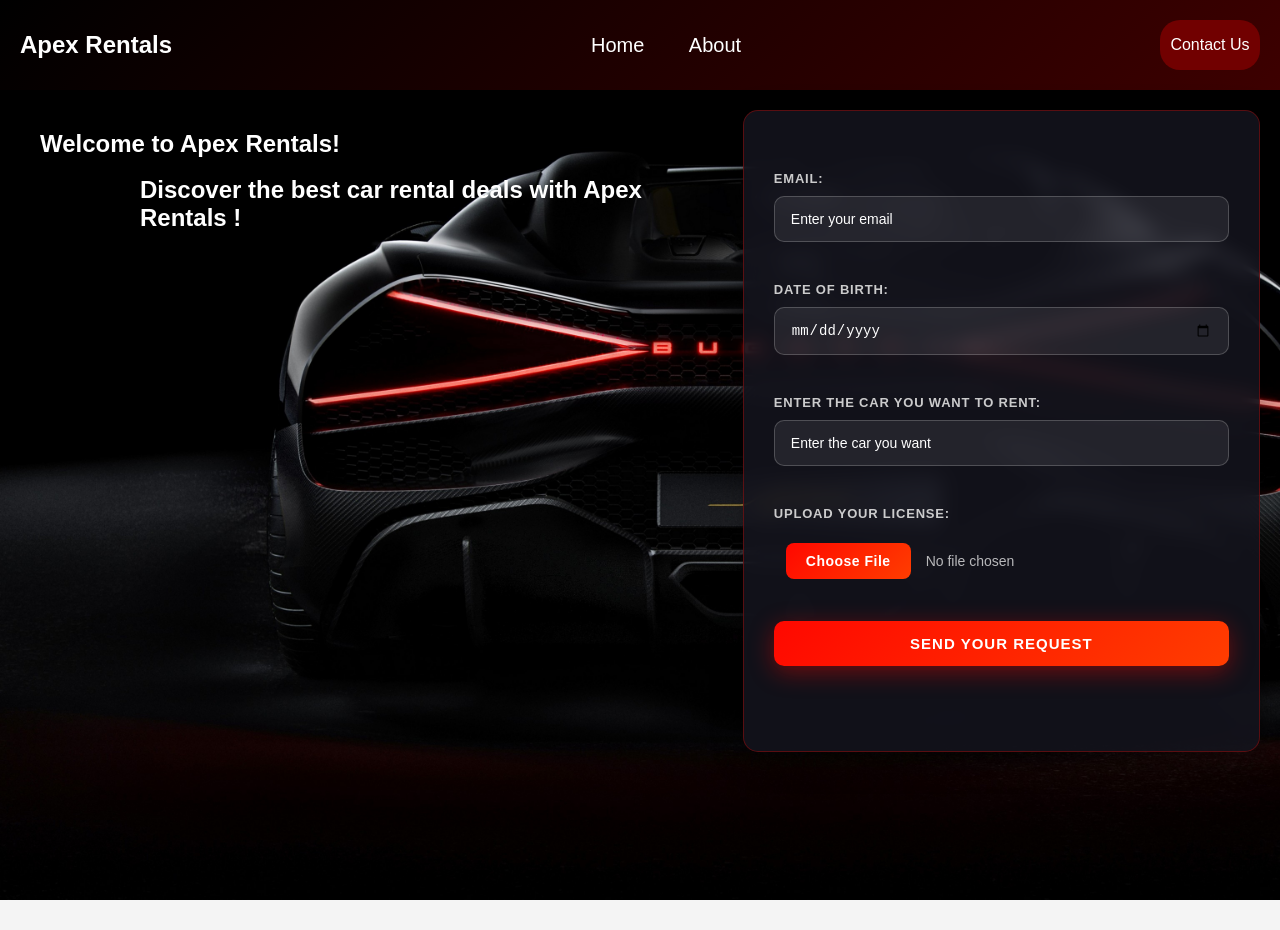
==== index.html @ f109c736 "main files" ====
<!DOCTYPE html>
<html lang="en">

<head>
    <meta charset="UTF-8">
    <meta name="viewport" content="width=device-width, initial-scale=1.0">
    <title>Cars</title>
    <link rel="stylesheet" href="./style.css">
</head>

<body>
    <nav>
        <div class="brand-name">
            <h1>Apex Rentals</h1>

        </div>
        <div class="nav-links">
            <a href="/">Home</a>
            <a href="/about">About</a>
            
        </div>
        <div class="discover-btn">
            <button>Contact Us</button>
        </div>

    </nav>
    <div class="container">

        <div class="div">
            <p class="p1">Welcome to Apex Rentals!</p><br>
            <p class="p2">Discover the best car rental deals with Apex Rentals !</p>
        </div>

        <div class="form-section">
            <label for="email">Email:</label>
            <input type="email" id="email" placeholder="Enter your email">
            
            <label for="date-of-birth">Date of Birth:</label>
            <input type="date" id="date-of-birth" name="date-of-birth">
            
            <label for="car">Enter the car you want to rent:</label>
            <input type="text" id="car" name="car" placeholder="Enter the car you want">
            <label for="upload">Upload your license:</label>
            <input type="file" id="upload" name="upload">

            <button type="submit">Send your request</button>
        </div>
    </div>
</body>

</html>
---- style.css ----
*{
    margin: 0;
    padding: 0;
}
html, body{
    font-family: Arial, sans-serif;
    background-color: #f4f4f4;
    height: auto;
    min-height: 100vh;
}
nav{
    background:linear-gradient(135deg, #000000 0%, #3D0000 100%);
    color: #fff;
    padding: 10px 0;
    display: flex;
    justify-content: space-between;
    align-items: center;
    padding:20px;
    width: 100%;
    box-sizing: border-box;
}
nav a{
    color: #fff;
    text-decoration: none;
    margin: 20px;
    font-size: 20px;
}
nav a:hover{
    text-decoration: underline;
    color:rgb(141, 11, 11);
}
nav button{
    background-color: #710000;
    color: #fff;
    border: none;
    padding: 5px 10px;
    cursor: pointer;
    border-radius: 20px;
    width: 100px;
    height: 50px;
    font-size: 16px;
    transition: all 0.3s ease;
}
nav button:hover{
    background-color: #ff0800;
    scale: 1.15;
    box-shadow: 0 8px 20px rgba(255, 8, 0, 0.5);
    transform: translateY(-3px);
}

.container{
    display: flex;
    padding: 20px;
    flex-wrap: nowrap;
    width: 100%;
    height: calc(100vh - 60px);
    background-image: url(./images/wallhaven-9dxqwd_1920x1080.png);
    background-size: cover;
    
    background-attachment: fixed;
    box-sizing: border-box;
}
.div{
    width: 60%;
    padding: 20px;
    color:#ffffff;
}
p{
    font-size: 24px;
    font-weight: bold;

}
.p2{
    margin-left: 100px;
}

.form-section {
    width: 40%;
    height: 560px;
    padding: 40px 30px;
    display: flex;
    flex-direction: column;
    justify-content: flex-start;
    background: rgba(20, 20, 30, 0.85);
    border-radius: 15px;
    backdrop-filter: blur(10px);
    border: 1px solid rgba(255, 8, 0, 0.3);
    box-shadow: 0 8px 32px rgba(0, 0, 0, 0.3);
}



label {
    display: block;
    margin-top: 20px;
    margin-bottom: 10px;
    color: #e0e0e0;
    font-weight: 600;
    font-size: 13px;
    letter-spacing: 0.8px;
    text-transform: uppercase;
    opacity: 0.9;
}

input[type="email"],
input[type="date"],
input[type="text"] {
    width: 100%;
    padding: 14px 16px;
    margin-bottom: 20px;
    border: 1.5px solid rgba(255, 255, 255, 0.2);
    border-radius: 10px;
    background-color: rgba(255, 255, 255, 0.08);
    color: #fff;
    font-size: 14px;
    transition: all 0.3s ease;
    box-sizing: border-box;
}

input[type="email"]::placeholder,
input[type="date"]::placeholder,
input[type="text"]::placeholder {
    color: rgb(255, 255, 255);
}

input[type="email"]:focus,
input[type="date"]:focus,
input[type="text"]:focus {
    outline: none;
    border-color: #ff0800;
    background-color: rgba(255, 8, 0, 0.1);
    box-shadow: 0 0 20px rgba(255, 8, 0, 0.3), inset 0 0 10px rgba(255, 8, 0, 0.05);
}

input[type="file"] {
    padding: 12px;
    color: rgba(255, 255, 255, 0.7);
    font-size: 14px;
    margin-bottom: 20px;
    cursor: pointer;
    accent-color: #ff0800;
}

input[type="file"]::file-selector-button {
    background: linear-gradient(135deg, #ff0800 0%, #ff3d00 100%);
    color: #fff;
    border: none;
    padding: 10px 20px;
    border-radius: 8px;
    font-weight: 600;
    cursor: pointer;
    transition: all 0.3s ease;
    margin-right: 15px;
    letter-spacing: 0.5px;
}

input[type="file"]::file-selector-button:hover {
    background: linear-gradient(135deg, #ff3d00 0%, #ff0800 100%);
    transform: scale(1.05);
    box-shadow: 0 4px 15px rgba(255, 8, 0, 0.4);
}

button[type="submit"] {
    background: linear-gradient(135deg, #ff0800 0%, #ff3d00 100%);
    color: #fff;
    border: none;
    padding: 14px 50px;
    font-size: 15px;
    font-weight: 700;
    letter-spacing: 1px;
    border-radius: 10px;
    cursor: pointer;
    transition: all 0.4s ease;
    margin-top: 10px;
    box-shadow: 0 6px 25px rgba(255, 8, 0, 0.4);
    text-transform: uppercase;
}

button[type="submit"]:hover {
    background: linear-gradient(135deg, #ff3d00 0%, #ff0800 100%);
    transform: translateY(-3px);
    box-shadow: 0 10px 40px rgba(255, 8, 0, 0.6);
}

button[type="submit"]:active {
    transform: translateY(-1px);
}

button[type="submit"]:active {
    transform: translateY(0);
}
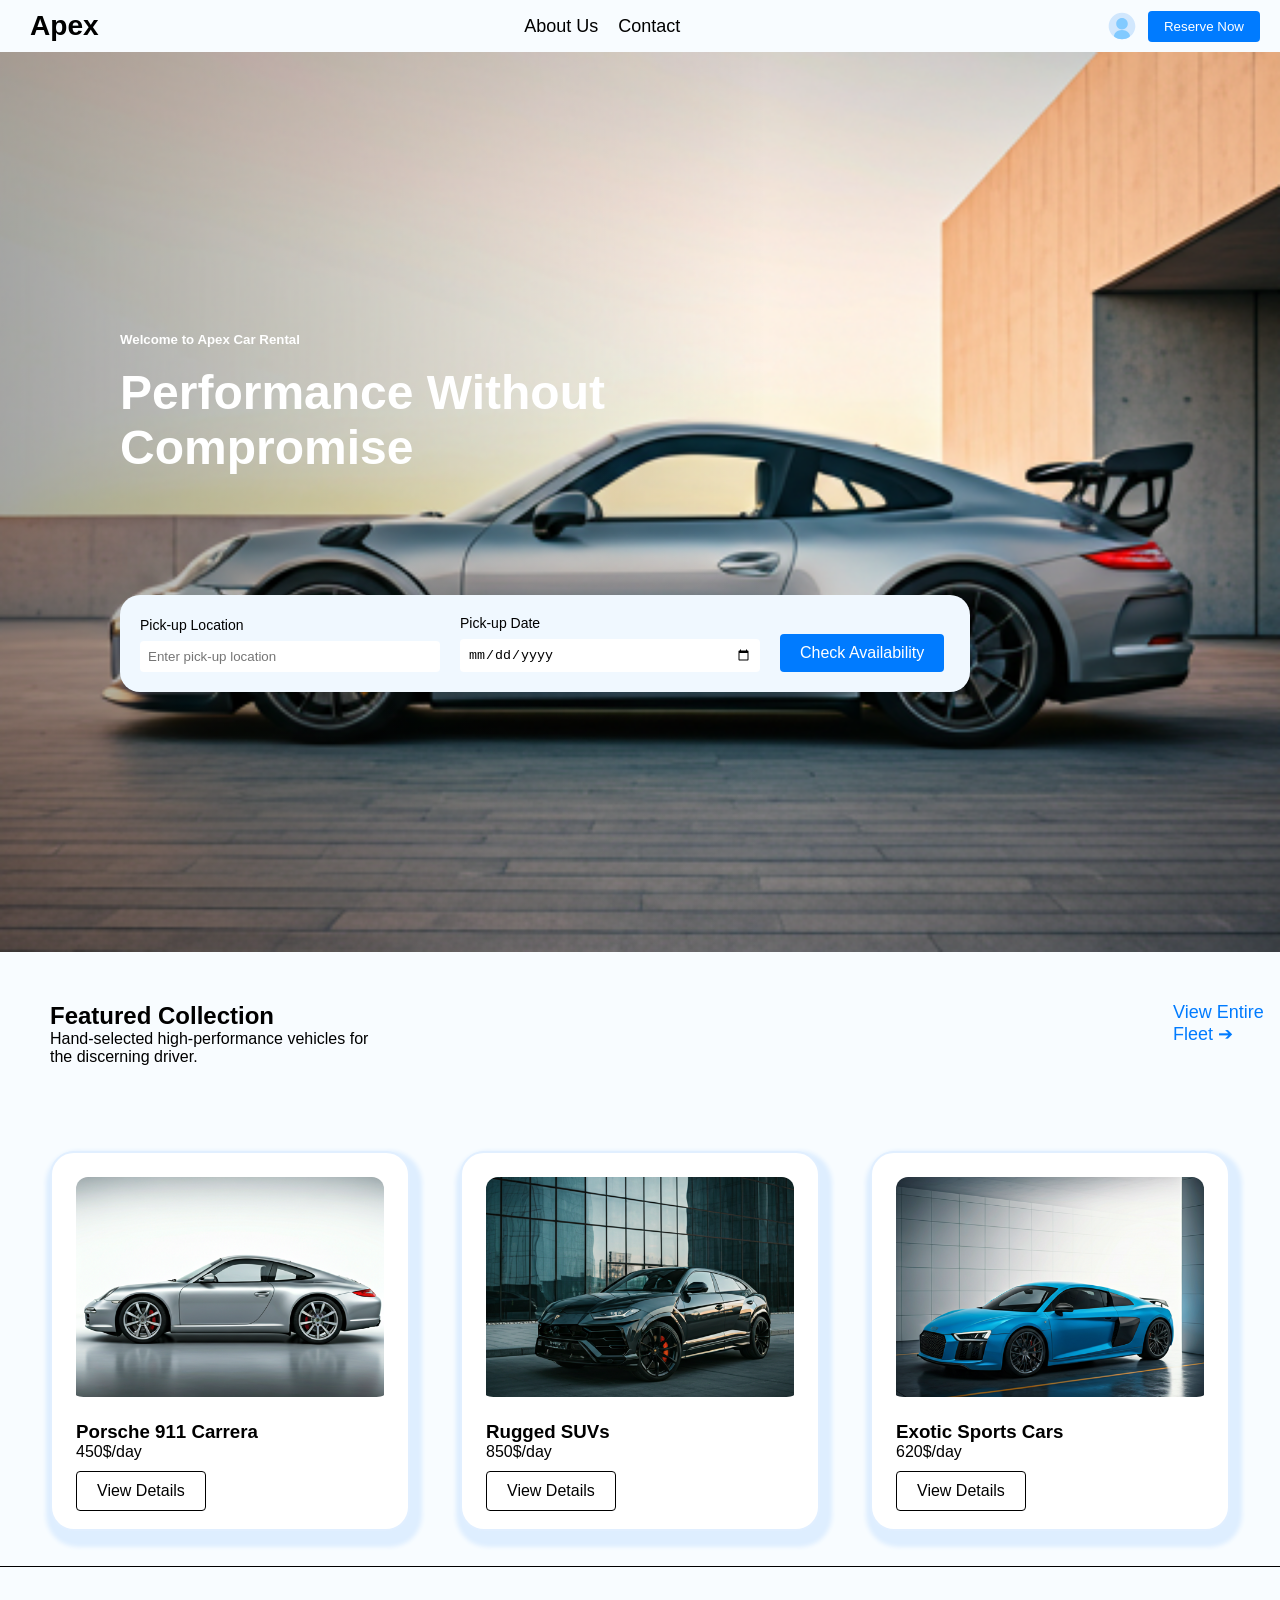
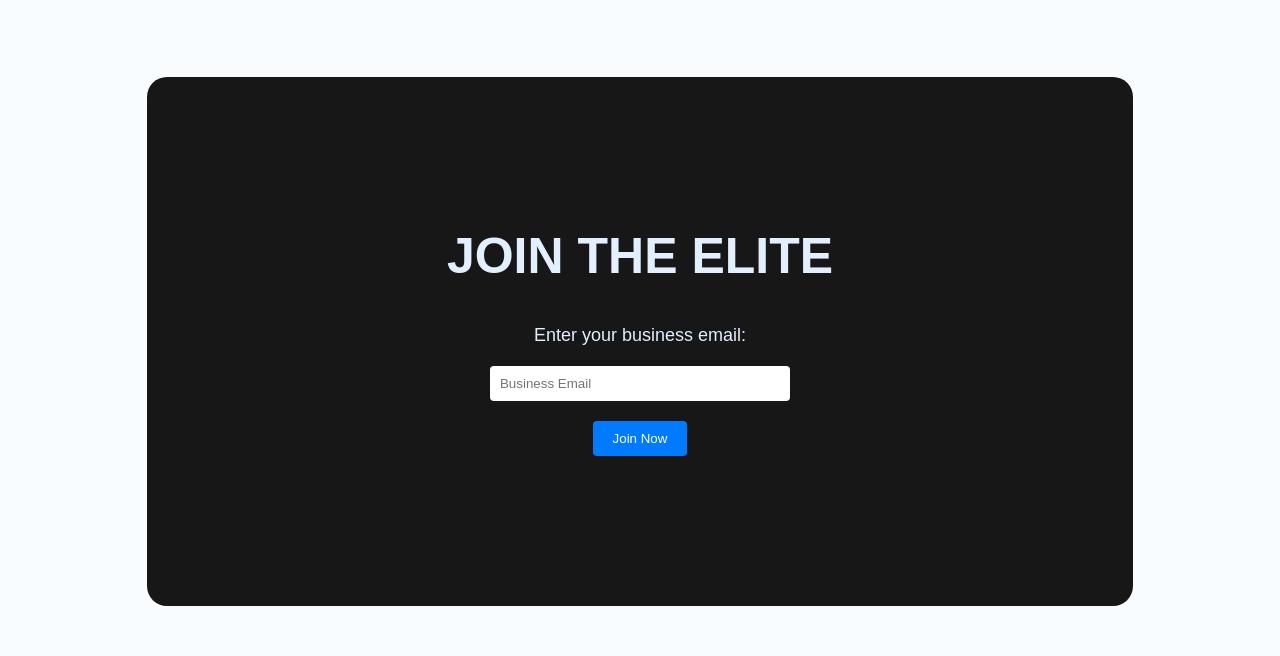
==== commit 1b660898: "modify the file name again" ====
--- a/index.html
+++ b/index.html
@@ -4,47 +4,88 @@
 <head>
     <meta charset="UTF-8">
     <meta name="viewport" content="width=device-width, initial-scale=1.0">
-    <title>Cars</title>
-    <link rel="stylesheet" href="./style.css">
+    <meta charset="UTF-8">
+    <meta name="viewport" content="width=device-width, initial-scale=1.0 ">
+    <meta name="description"
+        content="Apex-Car Rental in Egypt offers a wide range of vehicles for rent, including sedans, SUVs, and luxury cars. We provide excellent customer service and competitive prices. Book your car rental with us today!">
+    <meta name="keywords"
+        content="car rental, Egypt, Apex-Car Rental, sedans, SUVs, luxury cars, customer service, competitive prices, book car rental, rent a car, car hire, vehicle rental, car rental services, car rental company, car rental agency, car rental deals, car rental offers, car rental discounts, car rental rates, car rental prices, car rental options, car rental fleet, car rental vehicles, car rental reservations, car rental booking, car rental online, car rental near me, car rental locations, car rental pickup, car rental drop-off, car rental policies, car rental terms and conditions, car rental insurance, car rental requirements, car rental age restrictions, car rental payment options, car rental customer reviews, car rental testimonials, car rental ratings, car rental feedback, car rental satisfaction, car rental experience, car rental service quality, car rental reliability, car rental convenience, car rental flexibility, car rental availability, car rental discounts and promotions, car rental loyalty programs, car rental rewards programs, car rental referral programs, car rental corporate accounts, car rental business rentals, car rental long-term rentals, car rental short-term rentals, car rental weekend rentals, car rental holiday rentals, car rental vacation rentals">
+    <meta name="author" content="Abdullah sherif - 2026-5-07">
+    <title>Apex-Car Rental in Egypt</title>
+    <link rel="stylesheet" href="./Home.css">
+    <link rel="icon" type="image/x-icon" href="./images/download.svg">
 </head>
 
 <body>
     <nav>
-        <div class="brand-name">
-            <h1>Apex Rentals</h1>
+        <div class="logo">
+            <h3>Apex</h3>
+        </div>
+        <div class="nav-links">
+
+            <a href="#">About Us</a>
+            
+            <a href="./contact-us.html">Contact</a>
+        </div>
+        <div class="nav-buttons">
+            <a href="./User-profile.html"><img src="./images/account.svg" alt="" class="user-pfp-icon"></a>
+            <button class="reserve-btn">Reserve Now</button>
 
         </div>
-        <div class="nav-links">
-            <a href="/">Home</a>
-            <a href="/about">About</a>
-            
+    </nav>
+    <div class="Container-num1">
+        <div class="Header-text">
+            <h5>Welcome to Apex Car Rental</h5><br>
+            <h1>Performance Without Compromise</h1>
         </div>
-        <div class="discover-btn">
-            <button>Contact Us</button>
+        <div>
+            <form class="pick-up">
+                <div class="field">
+                    <label for="pick-up-location">Pick-up Location</label>
+                    <input type="text" id="pick-up-location" placeholder="Enter pick-up location" required>
+                </div>
+                <div class="field">
+                    <label for="date">Pick-up Date</label>
+                    <input type="date" id="date" required>
+                </div>
+                <button class="form-btn">Check Availability</button>
+            </form>
         </div>
-
-    </nav>
-    <div class="container">
-
-        <div class="div">
-            <p class="p1">Welcome to Apex Rentals!</p><br>
-            <p class="p2">Discover the best car rental deals with Apex Rentals !</p>
+    </div>
+    <div class="Container-num2">
+        <section>
+            <h2>Featured Collection</h2>
+            <p>Hand-selected high-performance vehicles for the discerning driver.</p>
+        </section>
+        <a href="">View Entire Fleet ➔</a>
+    </div>
+    <div class="Container-num3">
+        <div class="card">
+            <img src="./images/porsche.png" alt="Luxury Car" class="card-img">
+            <h3>Porsche 911 Carrera</h3>
+            <p>450$/day</p>
+            <button class="card-btn">View Details</button>
         </div>
-
-        <div class="form-section">
-            <label for="email">Email:</label>
-            <input type="email" id="email" placeholder="Enter your email">
-            
-            <label for="date-of-birth">Date of Birth:</label>
-            <input type="date" id="date-of-birth" name="date-of-birth">
-            
-            <label for="car">Enter the car you want to rent:</label>
-            <input type="text" id="car" name="car" placeholder="Enter the car you want">
-            <label for="upload">Upload your license:</label>
-            <input type="file" id="upload" name="upload">
-
-            <button type="submit">Send your request</button>
+        <div class="card">
+            <img src="./images/lambo.png" alt="SUV" class="card-img">
+            <h3>Rugged SUVs</h3>
+            <p>850$/day</p>
+            <button class="card-btn">View Details</button>
         </div>
+        <div class="card">
+            <img src="./images/audi.png" alt="Sports Car" class="card-img">
+            <h3>Exotic Sports Cars</h3>
+            <p>620$/day</p>
+            <button class="card-btn">View Details</button>
+        </div>
+    </div>
+    <div class="Container-num4">
+        <form>
+            <h1>JOIN THE ELITE</h1>
+            <label for="business email">Enter your business email:</label>
+            <input type="email" id="business email" required placeholder="Business Email">
+            <button class="join-btn">Join Now</button>
+        </form>
     </div>
 </body>
 
--- a/Home.css
+++ b/Home.css
@@ -0,0 +1,301 @@
+*{
+    margin: 0;
+    padding: 0;
+    box-sizing: border-box;
+}
+html{
+    scroll-behavior: smooth;
+}
+body{
+    font-family: Arial, Helvetica, sans-serif;
+    background-color: #f8fcff;
+}
+nav{
+    background-color: transparent;
+    color: #000000;
+    display: flex;
+    justify-content: space-between;
+    align-items: center;
+    padding: 10px;
+    box-shadow: 0 2px 4px rgba(2, 73, 84, 0.378);
+}
+nav .logo{
+    font-size: 24px;
+    font-weight: bold;
+    margin-left:20px;
+}
+.nav-links{
+    list-style: none;
+    display: flex;
+    gap: 20px;
+    height: 20px;
+}
+a{
+    color: #000000;
+    text-decoration: none;
+    font-size: 18px;
+    position: relative;
+    
+}
+a::after {
+    content: '';
+    position: absolute;
+    width: 100%;
+    height: 2px;
+    bottom: 0;
+    left: 0;
+    background-color: #007bff;
+    transform: scaleX(0); 
+    transform-origin: bottom left; 
+    transition: transform 0.3s ease; 
+}
+
+.nav-links a:hover::after {
+    transform: scaleX(1);
+}
+.nav-links a:hover{
+    color: #007BFF;
+    
+}
+.nav-buttons{
+    display: flex;
+    align-items: center;
+    gap: 10px;
+    margin-right: 10px;
+    position: relative;
+    
+}
+
+.user-pfp-icon{
+    width: 32px;
+    height: 32px;
+    display: block;
+    animation: popIn 0.3s ease-in-out;
+}
+.user-pfp-icon:hover{
+    animation: popOut 0.3s forwards;
+}
+.reserve-btn{
+    padding: 8px 16px;
+    background-color: #007BFF;
+    color: #fff;
+    border: none;
+    border-radius: 4px;
+    cursor: pointer;
+    animation: popIn 0.3s ease-in-out;
+}
+.reserve-btn:hover{
+    background-color: #0056b3;
+    
+    animation: popOut 0.3s forwards;
+
+}
+@keyframes popOut {
+    0% {
+        transform: scale(1);
+    }
+    100% {
+        transform: scale(1.1);
+    }
+}
+@keyframes popIn {
+    0% {
+        transform: scale(1.1);
+        
+    }
+    100% {
+        transform: scale(1);
+        
+    }
+}
+.Container-num1{
+    display: flex;
+    justify-content: center; 
+    align-items: left; 
+    flex-direction: column;
+    width: 100%;
+    min-height: 100vh;
+    padding: 20px;
+    background-image: linear-gradient(to right, rgba(0,0,0,0.35) 0%, rgba(0,0,0,0) 60%), url('./images/Home-page-img.png');
+    background-repeat: no-repeat;
+    background-size: cover;
+    background-position: center;
+    color: #fff;
+}
+
+.Header-text{
+    margin-top: 20px;
+    margin-left: 100px;
+    margin-bottom: 100px;
+    width: 500px;
+    text-align: left;
+}
+.Header-text h1{
+    font-size: 48px;
+    margin-bottom: 20px;
+}
+.Header-text p{
+    font-size: 18px;
+    margin-bottom: 30px;
+}
+.pick-up{
+    background-color: aliceblue;
+    display: flex;
+    width: 850px;
+    flex-direction: row;
+    align-items: flex-end;
+    color: #000000;
+    gap: 20px;
+    margin-left: 100px;
+    border-radius: 20px;
+    padding: 20px;
+}
+
+.pick-up .field{
+    display: flex;
+    flex-direction: column;
+    gap: 8px;
+}
+.pick-up .field label{
+    font-size: 14px;
+}
+.pick-up .field input{
+    padding: 8px;
+    border: none;
+    border-radius: 4px;
+}
+.field input{
+    width: 300px;
+}
+.form-btn{
+    padding: 10px 20px;
+    background-color: #007BFF;
+    color: #fff;
+    border: none;
+    border-radius: 4px;
+    cursor: pointer;
+    animation: popIn 0.3s ease-in-out;
+    font-size: 16px;
+}
+.form-btn:hover{
+    font-size: 16px;
+    animation: popOut 0.3s forwards;
+}
+@keyframes popOut {
+    0% {
+        transform: scale(1);
+    }
+    100% {
+        transform: scale(1.1);
+    }
+}
+@keyframes popIn {
+    0% {
+        transform: scale(1.1);
+        
+    }
+    100% {
+        transform: scale(1);
+        
+    }
+}
+.Container-num2{
+    display: flex;
+    flex-direction: row;
+    align-items: left;
+    gap :800px;
+    margin-left: 50px;
+    margin-top: 50px;
+    margin-bottom: 50px;
+    background-color: #f8fcff;
+}
+.Container-num2 a{
+    color: #007BFF;
+    text-decoration: none;
+    font-size: 18px;
+}
+.Container-num3{
+    display: flex;
+    flex-direction: row;
+    align-items: center;
+    justify-content: center;
+    padding: 50px;
+    gap: 50px;
+    height: 450px;
+}
+.card{
+    background-color: #fff;
+    box-shadow: #deeeff 4px 8px 4px 8px;
+    padding: 24px;
+    border-radius: 24px;
+    border: #e1efff 2px solid;
+    width: 500px;
+    height:380px;
+    
+}
+.card-img{
+    width: 100%;
+    height: 230px;
+    object-fit: cover;
+    border-radius: 12px;
+    margin-bottom: 10px;
+    padding-bottom: 10px;
+}
+.card-btn{
+    margin-top: 10px;
+    padding: 10px 20px;
+    background-color: #ffffff;
+    color: #000000;
+    border: 1px solid #000000;
+    border-radius: 4px;
+    cursor: pointer;
+    animation: popIn 0.3s ease-in-out;
+    font-size: 16px;
+}
+.card-btn:hover{
+    background-color: #000000;
+    color: #ffffff;
+    animation: popOut 0.3s forwards;
+}
+.Container-num4{
+    display: flex;
+    border-top: #000000 1px solid;
+    flex-direction: column;
+    align-items: center;
+    justify-content: center;
+    padding: 50px;
+    gap: 20px;
+}
+.Container-num4 form{
+    border-radius: 20px;
+    margin-top: 60px;
+    display: flex;
+    flex-direction: column;
+    align-items: center;
+    justify-content: center;
+    gap: 20px;
+    color: #e1efff;
+    padding: 150px 300px 150px 300px;
+    background-color: rgb(23, 23, 23);
+}
+.Container-num4 h1{
+    font-size: 50px;
+    margin-bottom: 20px;
+}
+.Container-num4 label{
+    font-size: 18px;
+}
+.Container-num4 input{
+    padding: 10px;
+    border: none;
+    border-radius: 4px;
+    width: 300px;
+}
+.join-btn{
+    padding: 10px 20px;
+    background-color: #007BFF;
+    color: #fff;
+    border: none;
+    cursor: pointer;
+    border-radius: 4px;
+}
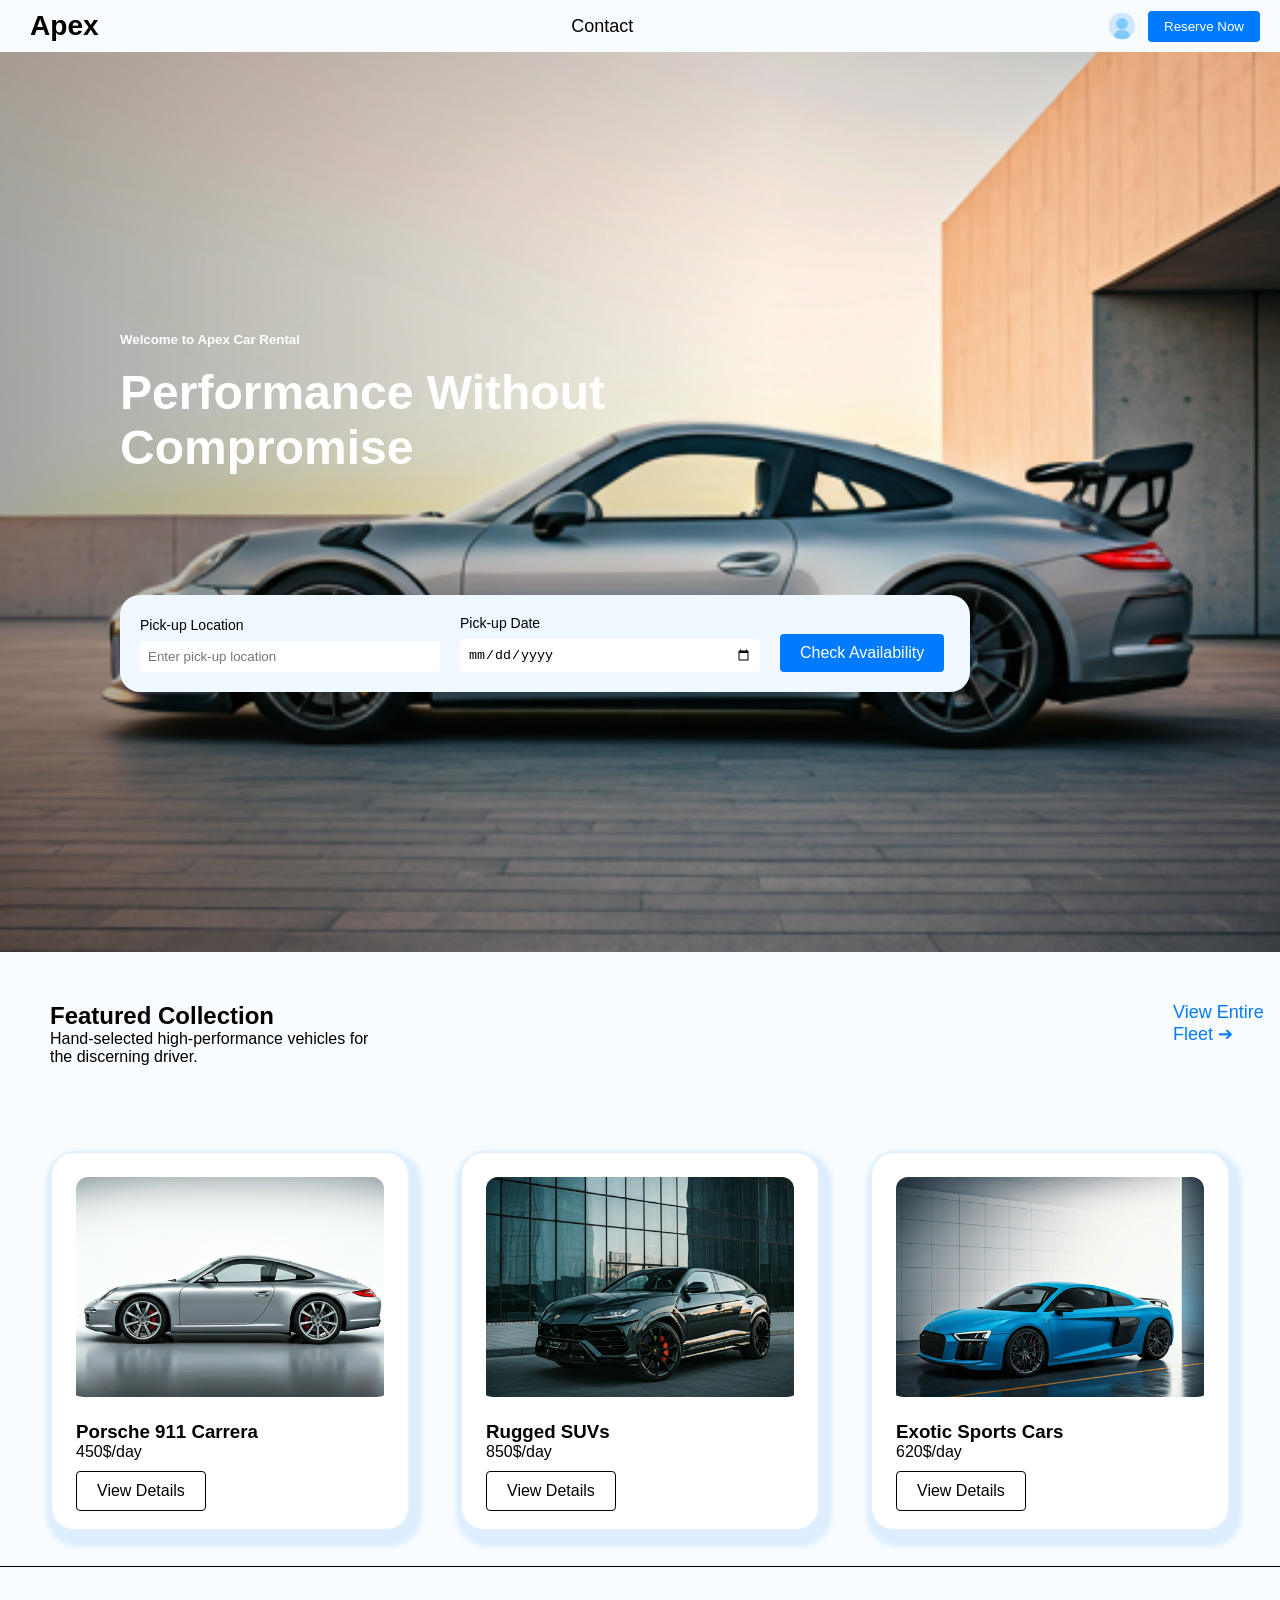
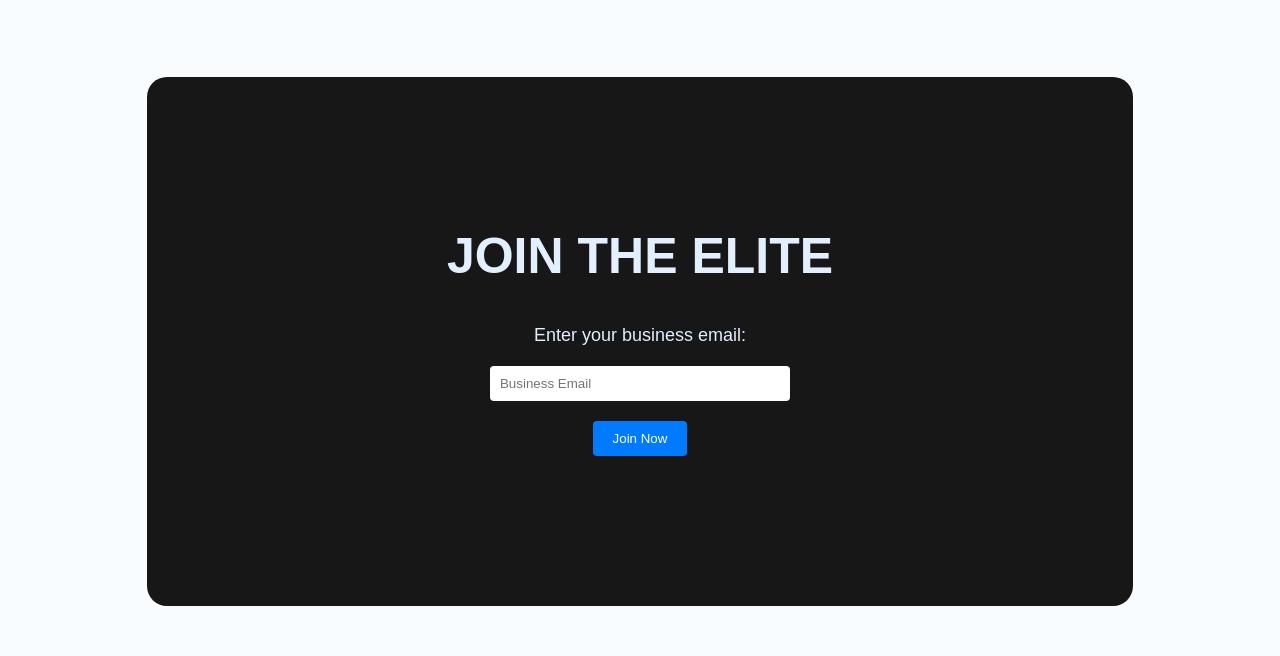
==== commit 501577b8: "refactor navigation links and enhance reserve button functionality" ====
--- a/index.html
+++ b/index.html
@@ -17,19 +17,16 @@
 </head>
 
 <body>
-    <nav>
+    <nav id="navbar">
         <div class="logo">
             <h3>Apex</h3>
         </div>
         <div class="nav-links">
-
-            <a href="#">About Us</a>
-            
             <a href="./contact-us.html">Contact</a>
         </div>
         <div class="nav-buttons">
-            <a href="./User-profile.html"><img src="./images/account.svg" alt="" class="user-pfp-icon"></a>
-            <button class="reserve-btn">Reserve Now</button>
+            <a href="./profile.html"><img src="./images/account.svg" alt="" class="user-pfp-icon"></a>
+            <button class="reserve-btn" id="reserve-btn">Reserve Now</button>
 
         </div>
     </nav>
@@ -87,6 +84,7 @@
             <button class="join-btn">Join Now</button>
         </form>
     </div>
+    <script src="./Home.js"></script>
 </body>
 
 </html>
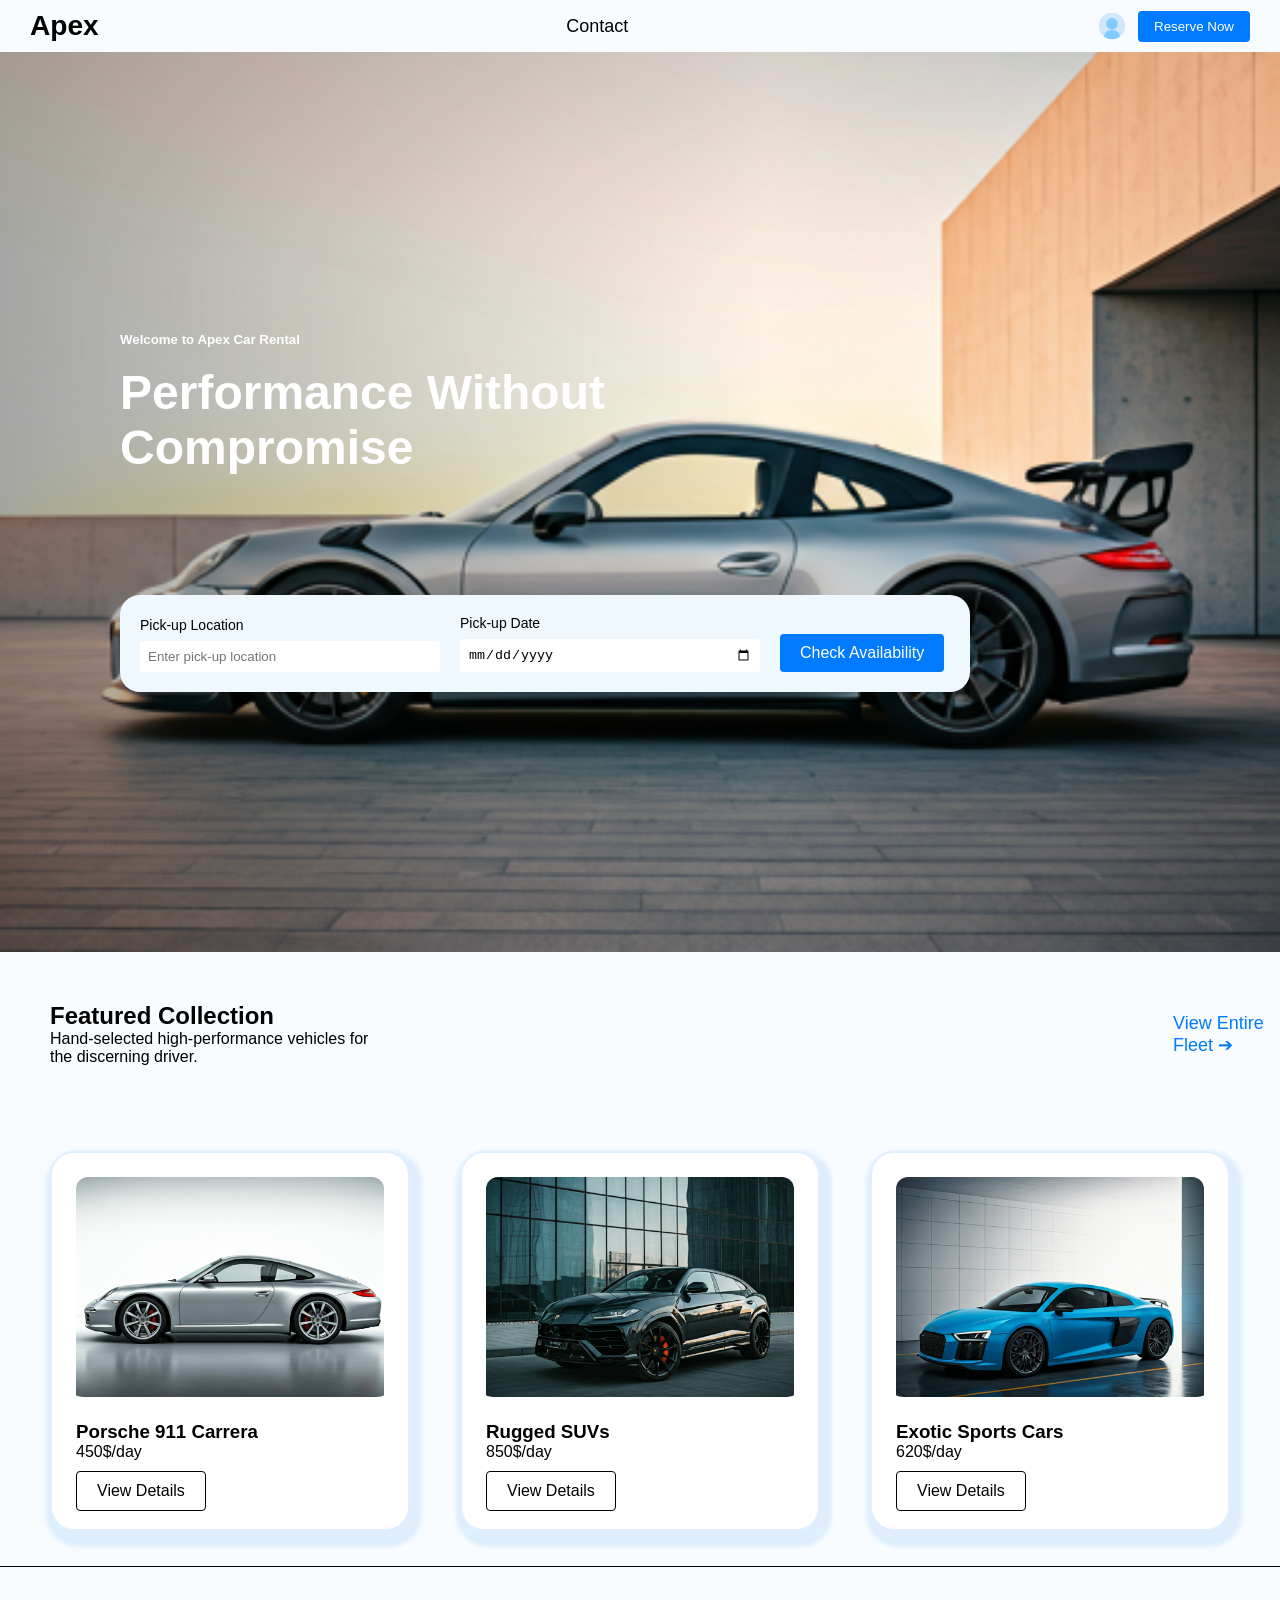
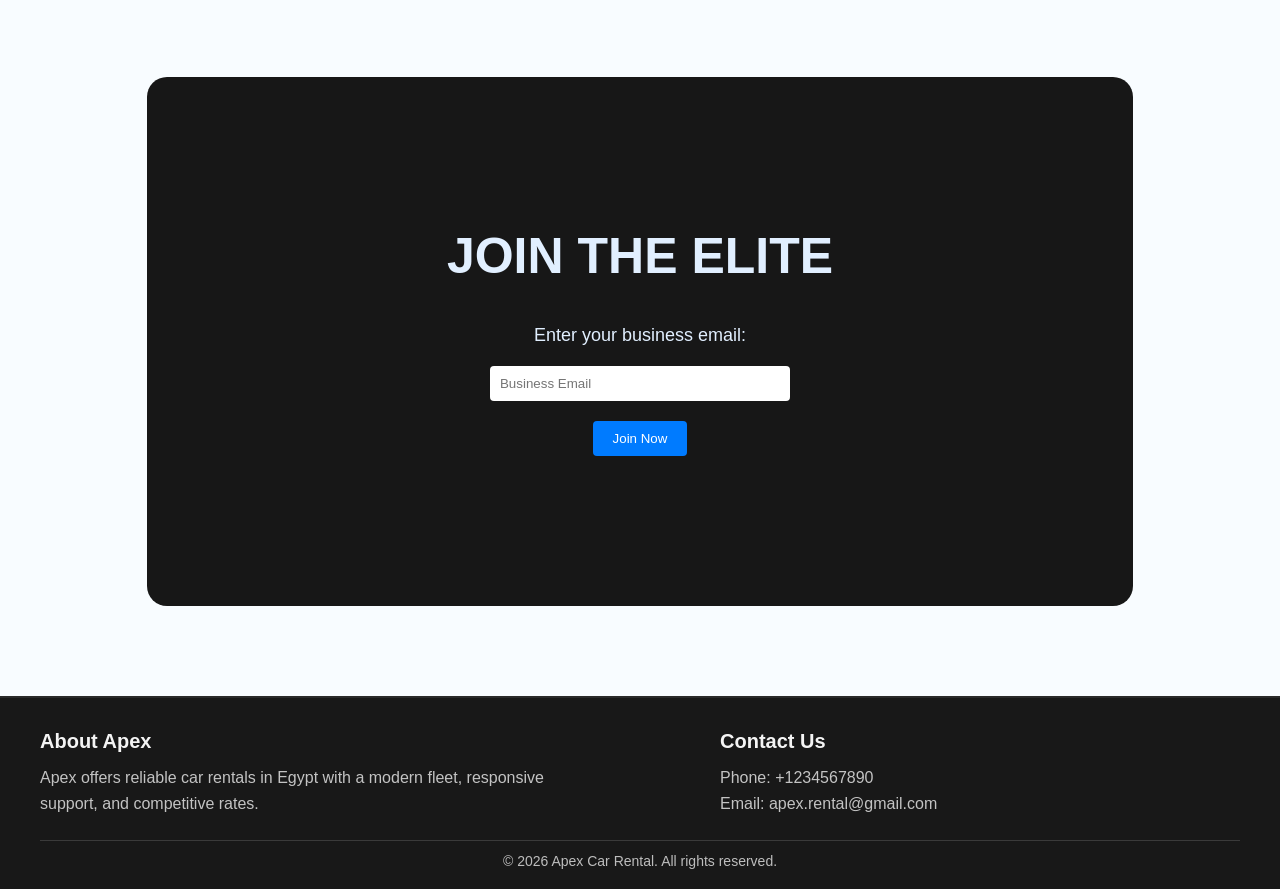
==== commit d9a94ce6: "enhance footer design and update profile page layout" ====
--- a/index.html
+++ b/index.html
@@ -84,6 +84,22 @@
             <button class="join-btn">Join Now</button>
         </form>
     </div>
+    <footer class="footer">
+        <div class="footer-content">
+            <div class="footer-section-about">
+                <h2>About Apex</h2>
+                <p>Apex offers reliable car rentals in Egypt with a modern fleet, responsive support, and competitive rates.</p>
+            </div>
+            <div class="footer-section contact">
+                <h2>Contact Us</h2>
+                <p>Phone: +1234567890</p>
+                <p>Email: apex.rental@gmail.com</p>
+            </div>
+        </div>
+        <div class="footer-bottom">
+            <p>© 2026 Apex Car Rental. All rights reserved.</p>
+        </div>
+    </footer>
     <script src="./Home.js"></script>
 </body>
 
--- a/Home.css
+++ b/Home.css
@@ -23,18 +23,23 @@
     font-size: 24px;
     font-weight: bold;
     margin-left:20px;
+    display: flex;
+    align-items: center;
 }
 .nav-links{
     list-style: none;
     display: flex;
     gap: 20px;
-    height: 20px;
+    align-items: center;
+    height: auto;
 }
 a{
     color: #000000;
     text-decoration: none;
     font-size: 18px;
     position: relative;
+    display: inline-flex;
+    align-items: center;
     
 }
 a::after {
@@ -61,7 +66,7 @@
     display: flex;
     align-items: center;
     gap: 10px;
-    margin-right: 10px;
+    margin-right: 20px;
     position: relative;
     
 }
@@ -298,4 +303,48 @@
     border: none;
     cursor: pointer;
     border-radius: 4px;
+}
+
+.footer{
+    background-color: #181818;
+    color: #f4f4f4;
+    padding: 32px 20px 20px;
+    border-top: 2px solid rgba(255, 255, 255, 0.08);
+    margin-top: 40px;
+}
+
+.footer-content{
+    display: flex;
+    flex-wrap: wrap;
+    gap: 24px;
+    justify-content: space-between;
+    align-items: flex-start;
+    max-width: 1200px;
+    margin: 0 auto;
+}
+
+.footer-section-about,
+.footer-section.contact{
+    flex: 1 1 280px;
+    max-width: 520px;
+}
+
+.footer-content h2{
+    font-size: 20px;
+    margin-bottom: 12px;
+}
+
+.footer-content p{
+    line-height: 1.6;
+    color: rgba(244, 244, 244, 0.78);
+}
+
+.footer-bottom{
+    max-width: 1200px;
+    margin: 24px auto 0;
+    padding-top: 12px;
+    border-top: 1px solid rgba(255, 255, 255, 0.15);
+    text-align: center;
+    font-size: 14px;
+    color: rgba(244, 244, 244, 0.75);
 }
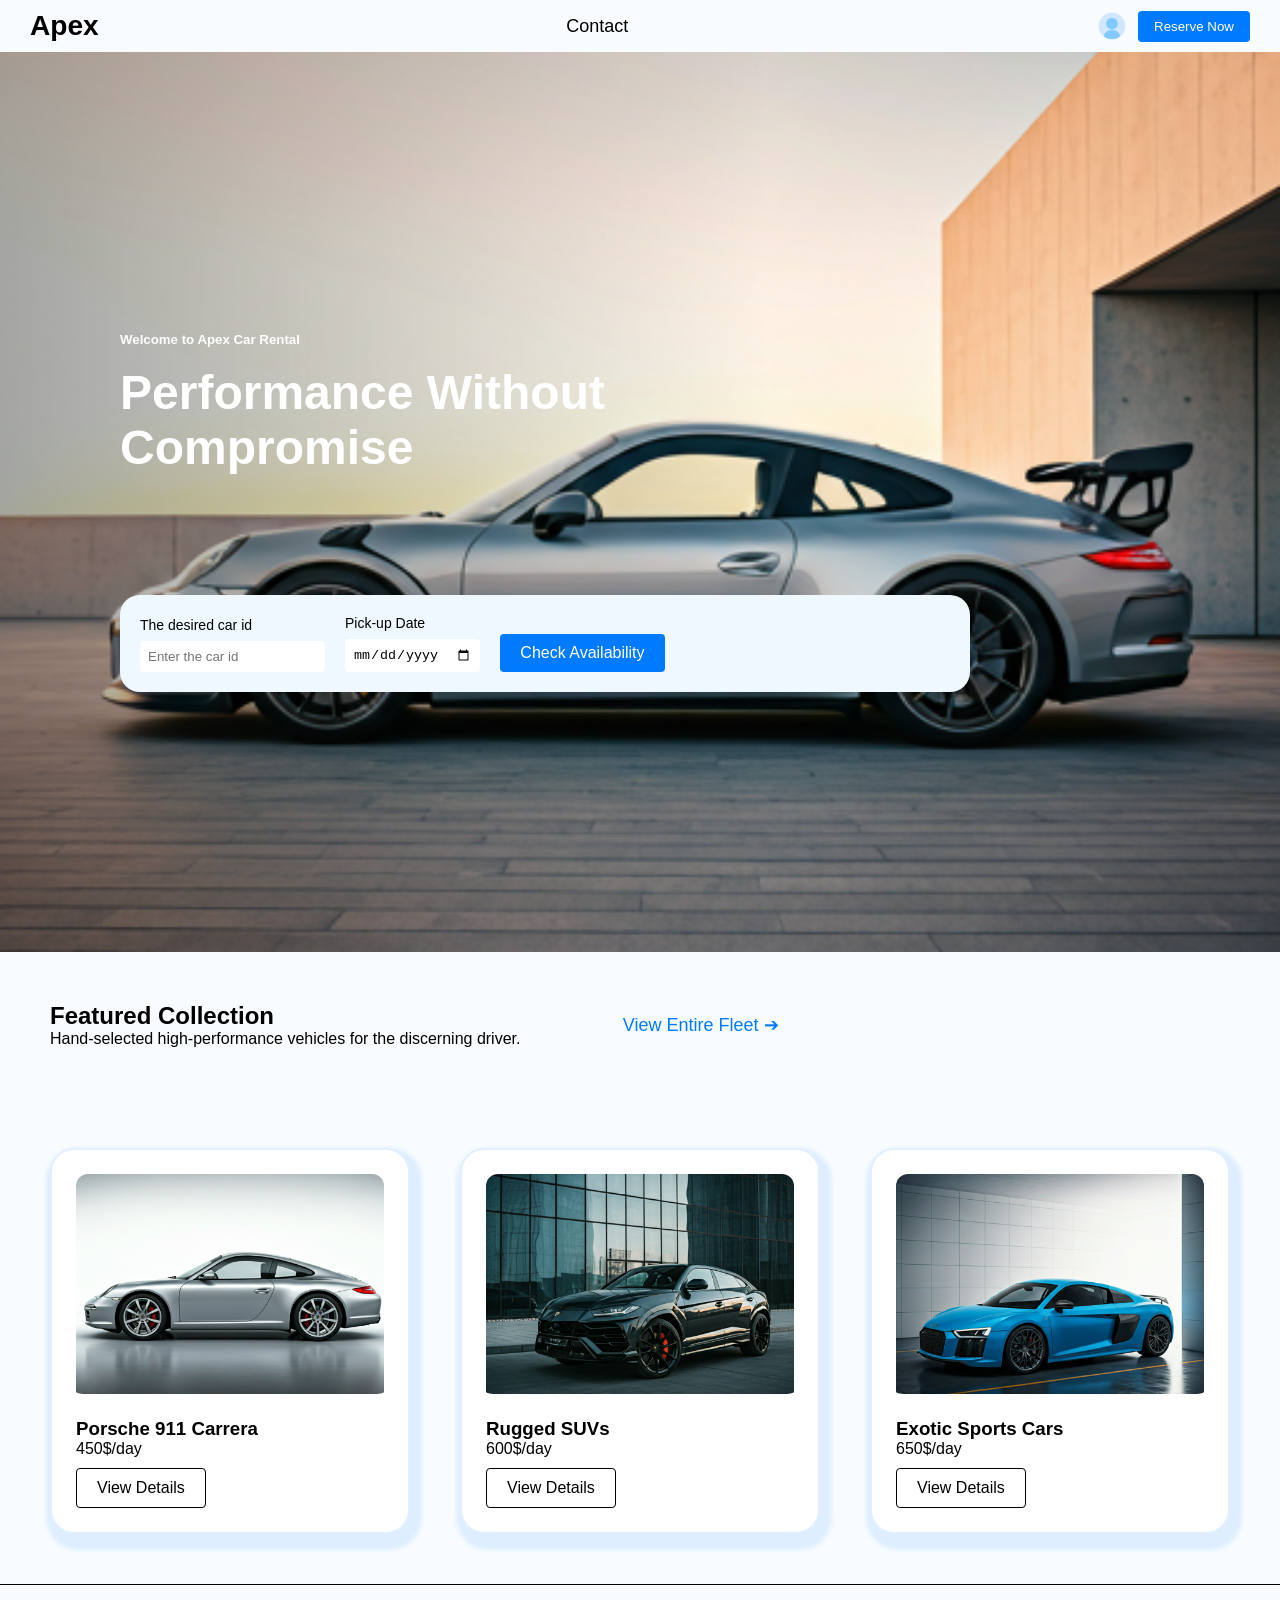
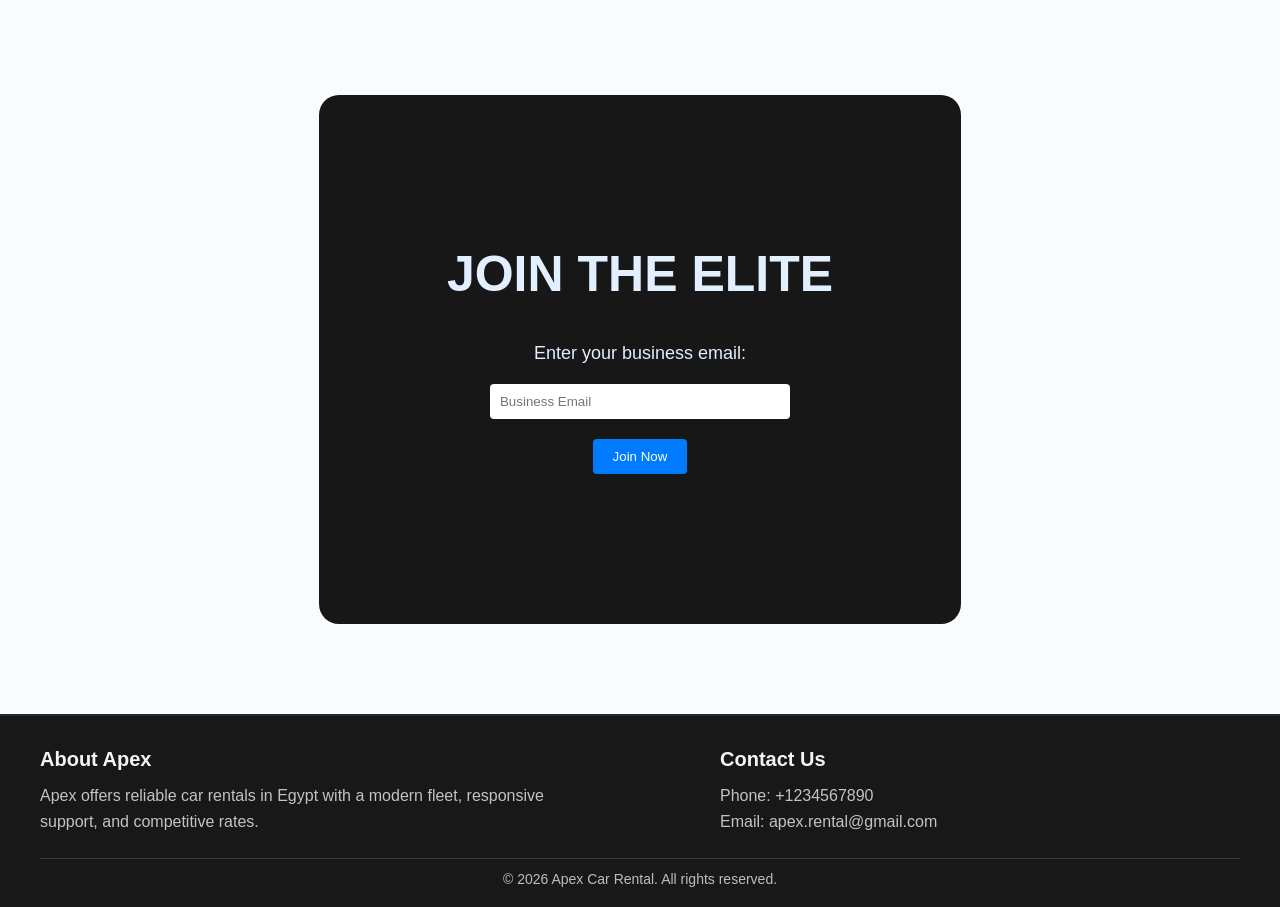
==== commit f62f0dfa: "refactor CSS for responsive design and update contact information" ====
--- a/index.html
+++ b/index.html
@@ -38,8 +38,8 @@
         <div>
             <form class="pick-up">
                 <div class="field">
-                    <label for="pick-up-location">Pick-up Location</label>
-                    <input type="text" id="pick-up-location" placeholder="Enter pick-up location" required>
+                    <label for="pick-up-location">The desired car id</label>
+                    <input type="text" id="pick-up-location" placeholder="Enter the car id" required>
                 </div>
                 <div class="field">
                     <label for="date">Pick-up Date</label>
@@ -66,13 +66,13 @@
         <div class="card">
             <img src="./images/lambo.png" alt="SUV" class="card-img">
             <h3>Rugged SUVs</h3>
-            <p>850$/day</p>
+            <p>600$/day</p>
             <button class="card-btn">View Details</button>
         </div>
         <div class="card">
             <img src="./images/audi.png" alt="Sports Car" class="card-img">
             <h3>Exotic Sports Cars</h3>
-            <p>620$/day</p>
+            <p>650$/day</p>
             <button class="card-btn">View Details</button>
         </div>
     </div>
--- a/Home.css
+++ b/Home.css
@@ -9,6 +9,7 @@
 body{
     font-family: Arial, Helvetica, sans-serif;
     background-color: #f8fcff;
+    overflow-x: hidden;
 }
 nav{
     background-color: transparent;
@@ -16,6 +17,8 @@
     display: flex;
     justify-content: space-between;
     align-items: center;
+    flex-wrap: wrap;
+    gap: 12px;
     padding: 10px;
     box-shadow: 0 2px 4px rgba(2, 73, 84, 0.378);
 }
@@ -132,7 +135,7 @@
     margin-top: 20px;
     margin-left: 100px;
     margin-bottom: 100px;
-    width: 500px;
+    width: min(100%, 500px);
     text-align: left;
 }
 .Header-text h1{
@@ -147,6 +150,7 @@
     background-color: aliceblue;
     display: flex;
     width: 850px;
+    max-width: calc(100% - 200px);
     flex-direction: row;
     align-items: flex-end;
     color: #000000;
@@ -170,7 +174,7 @@
     border-radius: 4px;
 }
 .field input{
-    width: 300px;
+    width: min(100%, 300px);
 }
 .form-btn{
     padding: 10px 20px;
@@ -208,7 +212,7 @@
     display: flex;
     flex-direction: row;
     align-items: left;
-    gap :800px;
+    gap : clamp(24px, 8vw, 800px);
     margin-left: 50px;
     margin-top: 50px;
     margin-bottom: 50px;
@@ -226,7 +230,7 @@
     justify-content: center;
     padding: 50px;
     gap: 50px;
-    height: 450px;
+    min-height: 450px;
 }
 .card{
     background-color: #fff;
@@ -234,8 +238,8 @@
     padding: 24px;
     border-radius: 24px;
     border: #e1efff 2px solid;
-    width: 500px;
-    height:380px;
+    width: min(100%, 500px);
+    min-height:380px;
     
 }
 .card-img{
@@ -280,7 +284,7 @@
     justify-content: center;
     gap: 20px;
     color: #e1efff;
-    padding: 150px 300px 150px 300px;
+    padding: 150px clamp(24px, 10vw, 300px);
     background-color: rgb(23, 23, 23);
 }
 .Container-num4 h1{
@@ -347,4 +351,100 @@
     text-align: center;
     font-size: 14px;
     color: rgba(244, 244, 244, 0.75);
+}
+
+@media (max-width: 1024px) {
+    .Container-num1 {
+        min-height: auto;
+        padding-bottom: 40px;
+    }
+
+    .Header-text,
+    .pick-up,
+    .Container-num2,
+    .Container-num3,
+    .Container-num4 form {
+        margin-left: 24px;
+        margin-right: 24px;
+    }
+
+    .pick-up {
+        max-width: calc(100% - 48px);
+        flex-wrap: wrap;
+    }
+
+    .Container-num2 {
+        gap: 32px;
+        flex-wrap: wrap;
+    }
+
+    .Container-num3 {
+        flex-wrap: wrap;
+        height: auto;
+    }
+}
+
+@media (max-width: 640px) {
+    nav {
+        justify-content: center;
+    }
+
+    nav .logo,
+    .nav-links,
+    .nav-buttons {
+        margin-left: 0;
+        margin-right: 0;
+    }
+
+    .Container-num1 {
+        padding: 24px 16px 32px;
+    }
+
+    .Header-text {
+        margin: 16px 0 32px;
+        width: 100%;
+    }
+
+    .Header-text h1 {
+        font-size: 32px;
+    }
+
+    .Header-text p {
+        font-size: 16px;
+    }
+
+    .pick-up {
+        width: 100%;
+        max-width: 100%;
+        margin-left: 0;
+        padding: 16px;
+    }
+
+    .field input {
+        width: 100%;
+    }
+
+    .Container-num2 {
+        margin-left: 16px;
+        margin-right: 16px;
+        gap: 20px;
+    }
+
+    .Container-num3 {
+        padding: 32px 16px;
+    }
+
+    .card {
+        min-height: auto;
+    }
+
+    .Container-num4 form {
+        padding: 48px 20px;
+        width: calc(100% - 32px);
+        margin-top: 32px;
+    }
+
+    .Container-num4 input {
+        width: 100%;
+    }
 }
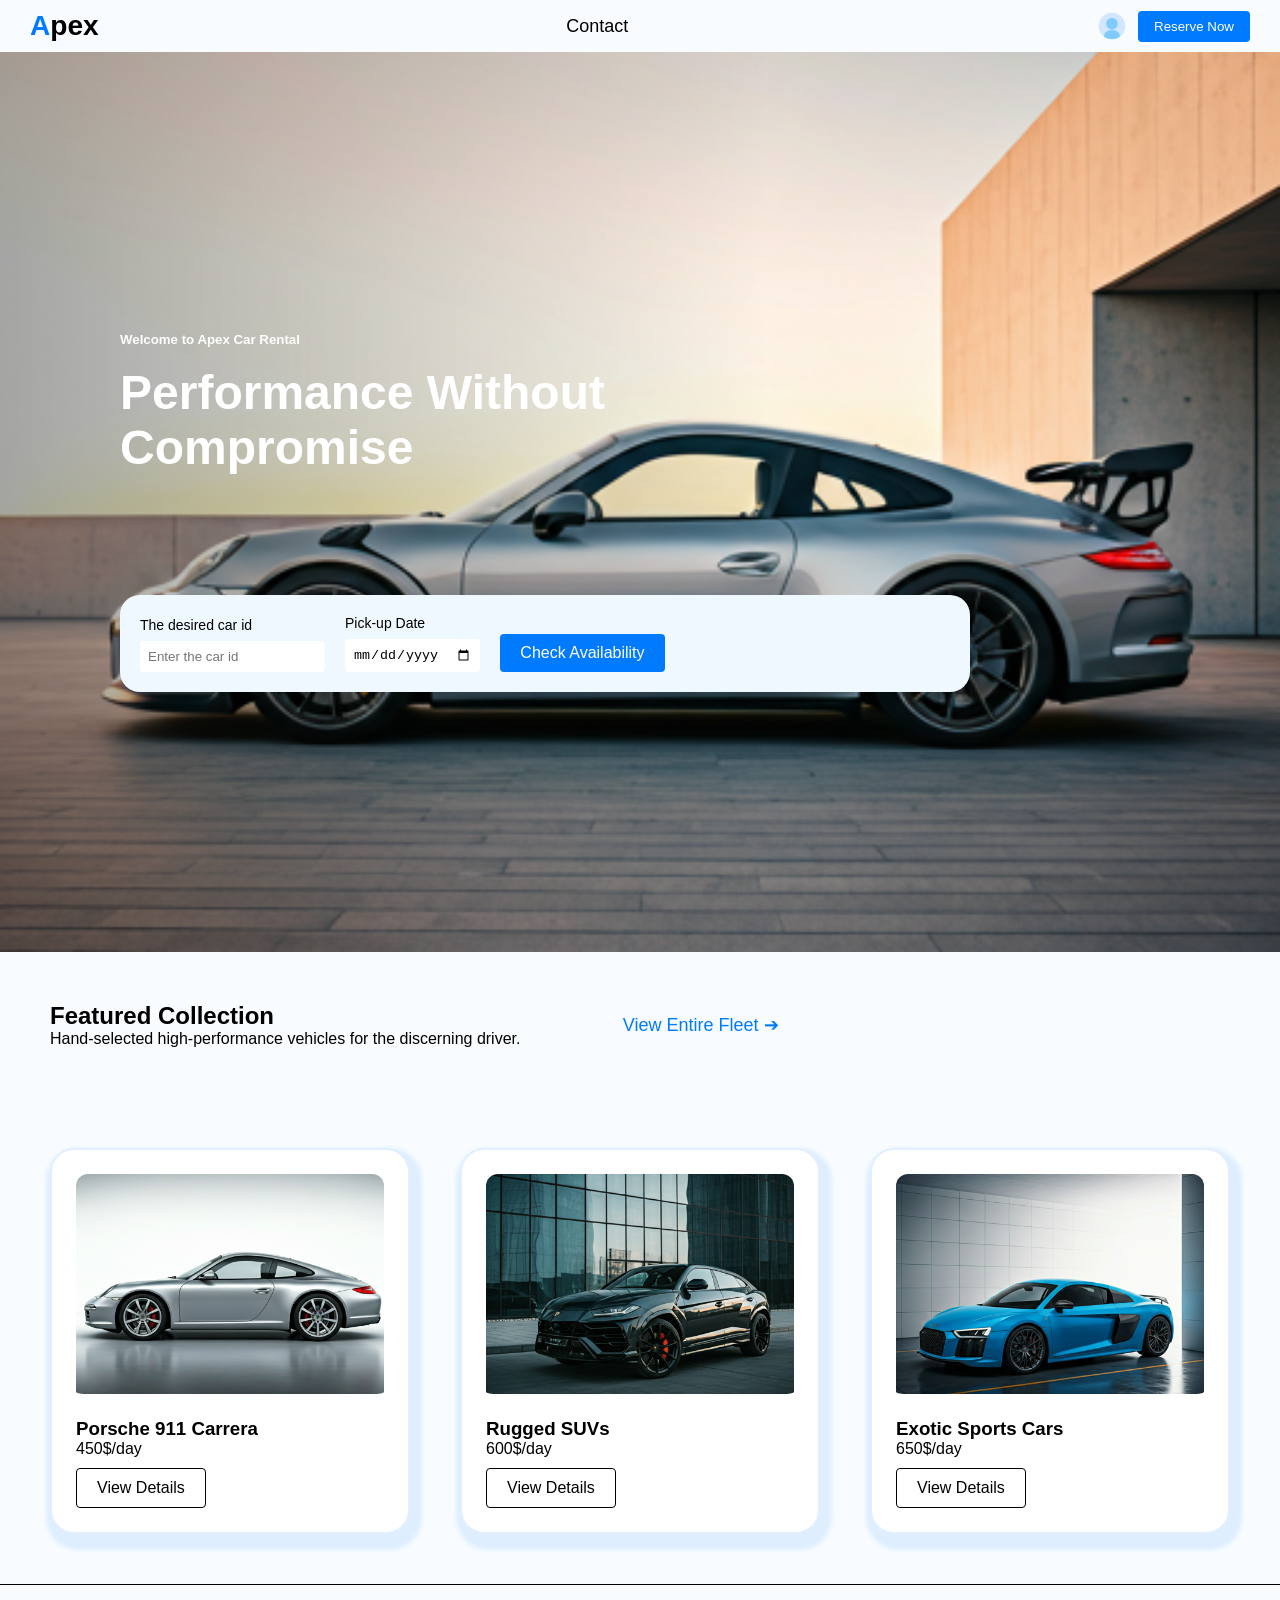
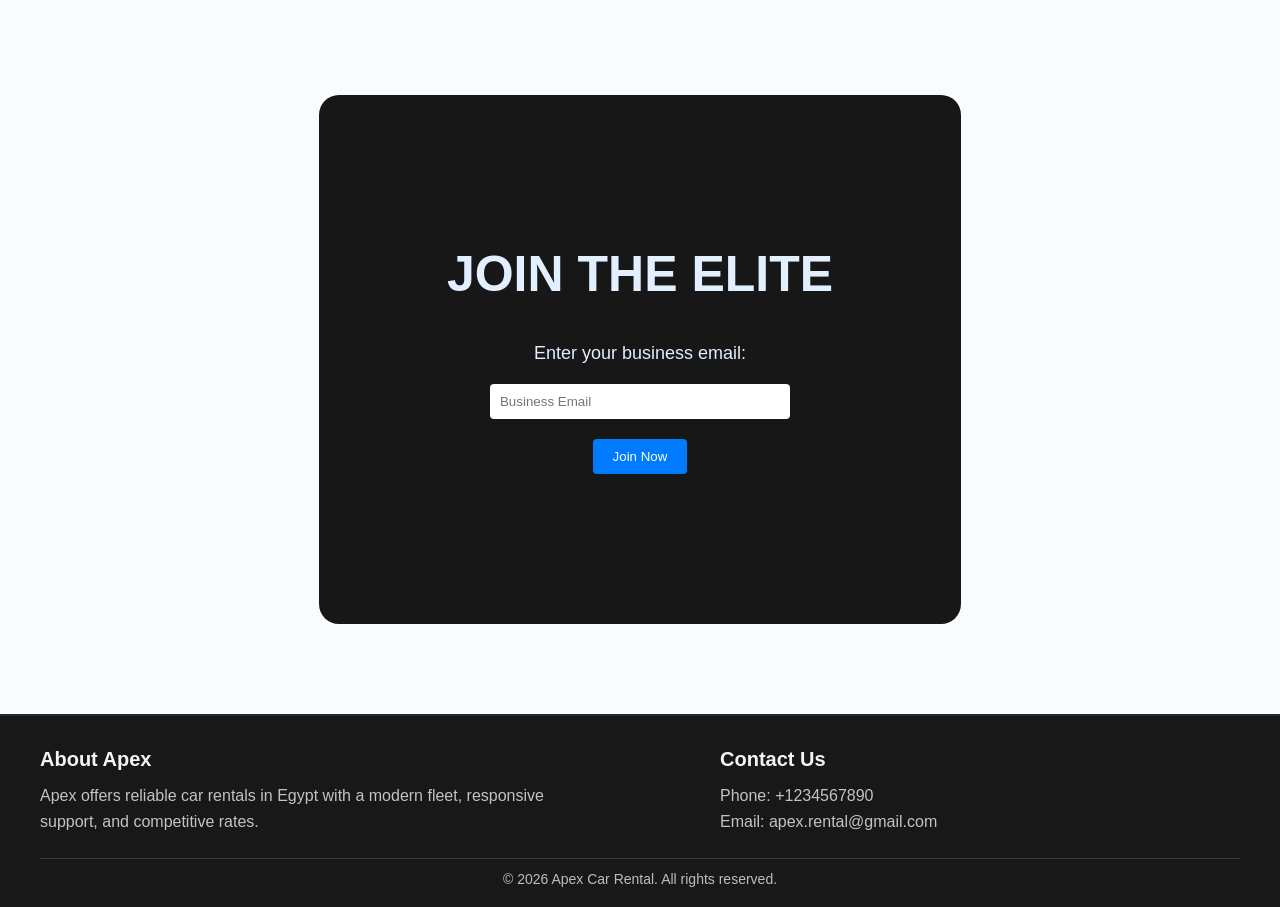
==== commit f412b82b: "Just a small thing (it's really small)" ====
--- a/index.html
+++ b/index.html
@@ -19,7 +19,7 @@
 <body>
     <nav id="navbar">
         <div class="logo">
-            <h3>Apex</h3>
+             <h3><span style="color: #007bff;">A</span>pex</h3>
         </div>
         <div class="nav-links">
             <a href="./contact-us.html">Contact</a>
